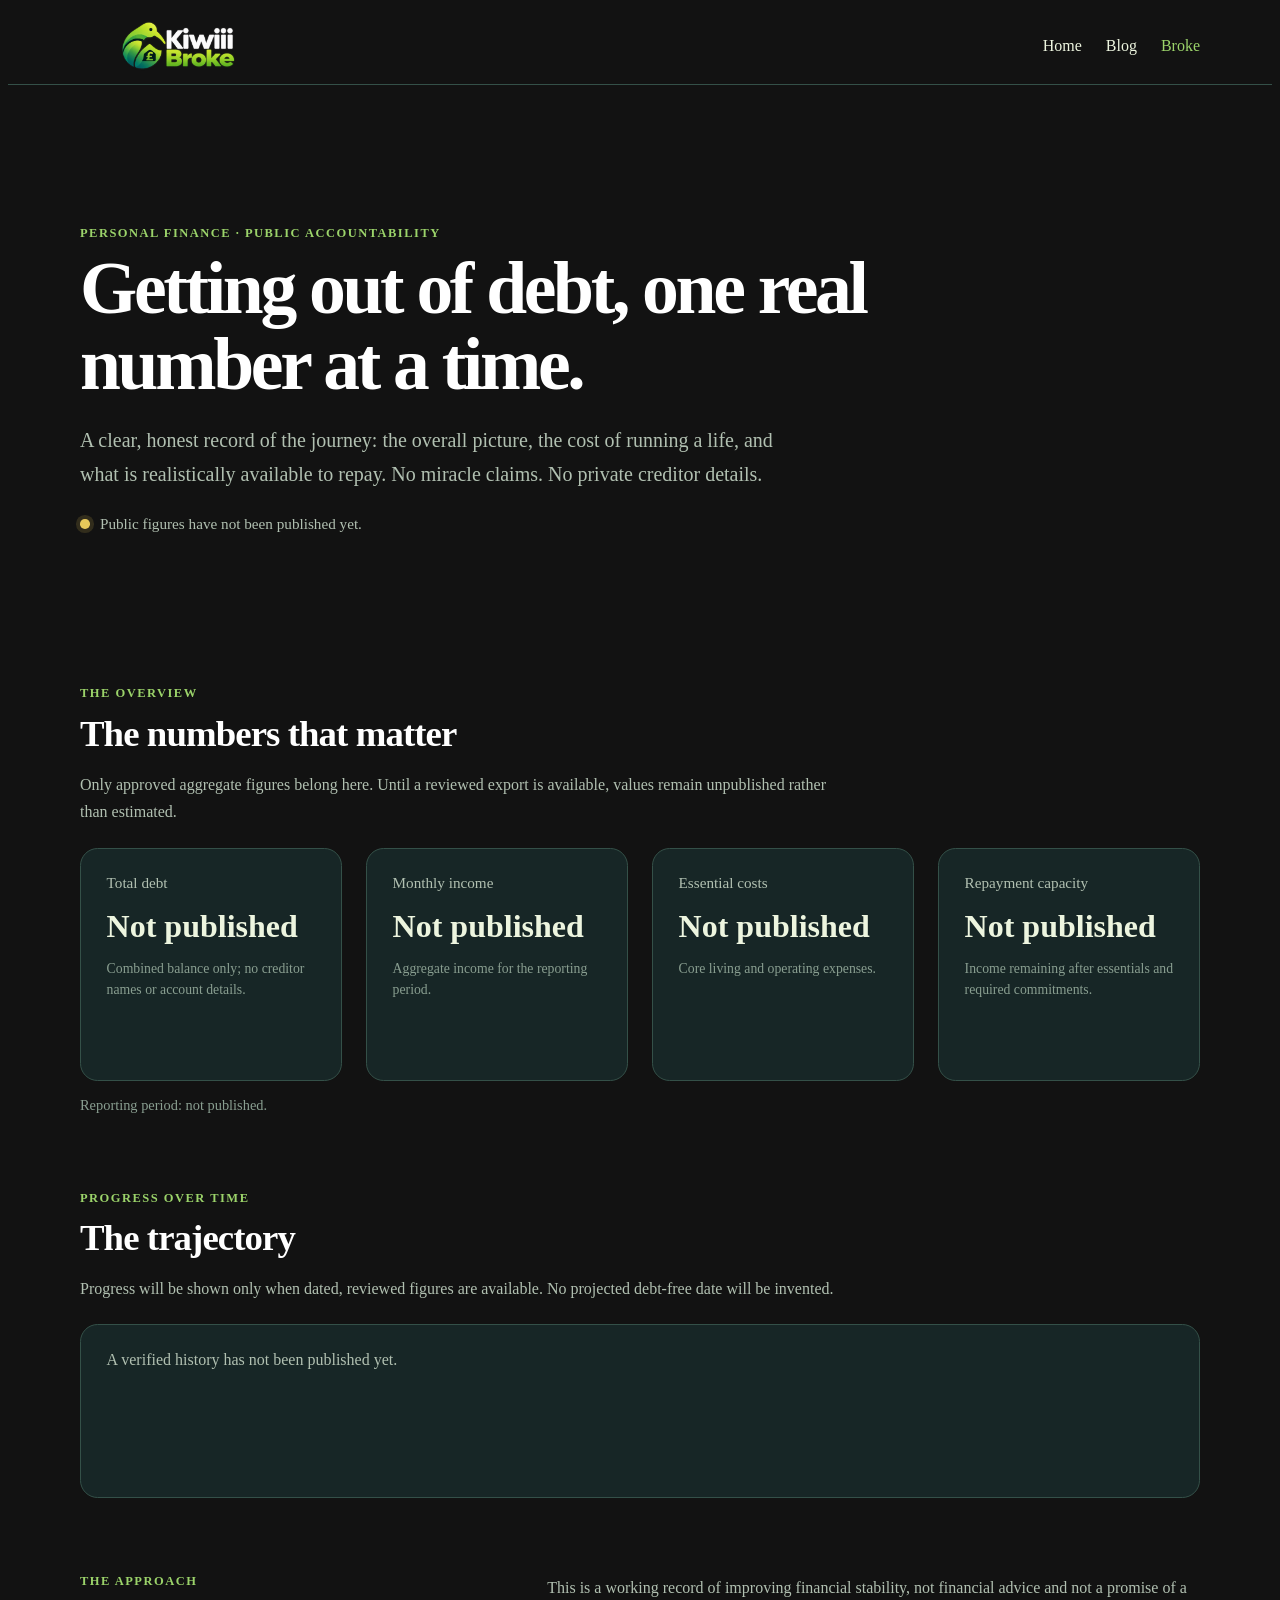
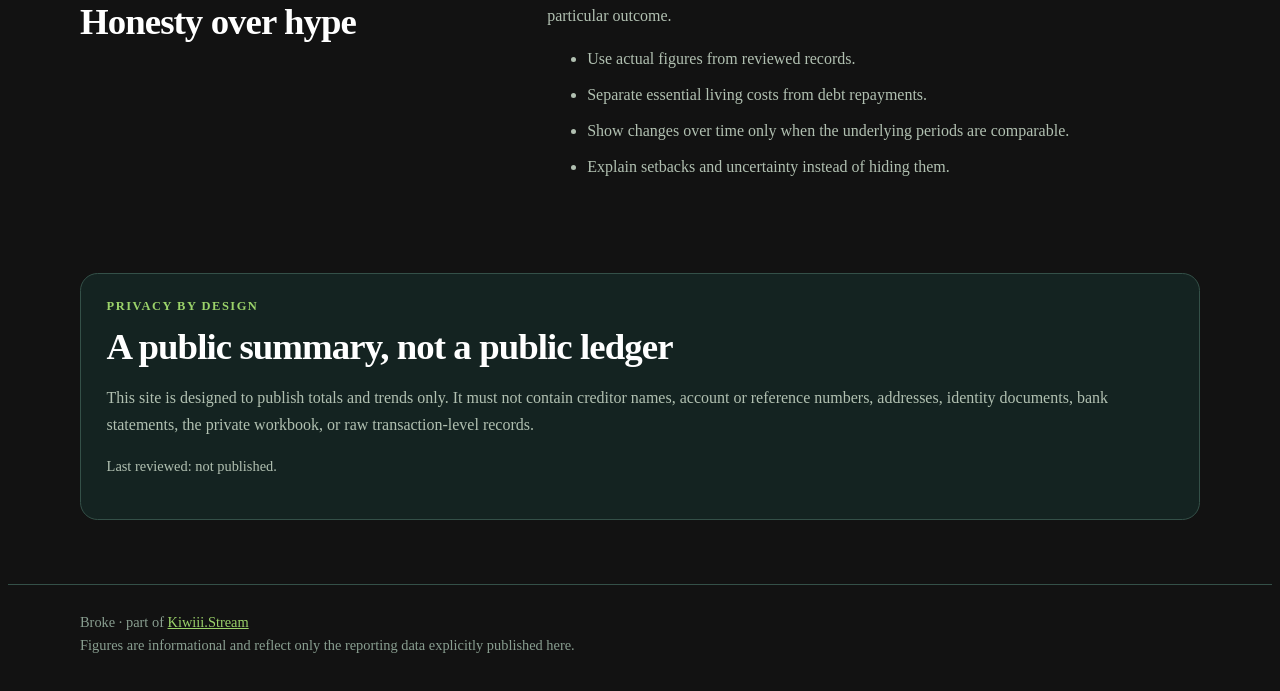
==== broke/index.html @ 862eb210 "Move blog navigation to kiwiii.stream/blog" ====
<!doctype html>
<html lang="en-GB">
<head>
  <meta charset="utf-8">
  <meta name="viewport" content="width=device-width, initial-scale=1">
  <meta name="color-scheme" content="dark">
  <meta name="description" content="A transparent, privacy-conscious record of a debt-free journey, built around real figures and steady progress.">
  <title>Kiwiii.Broke — Kiwiii.Stream</title>
  <link rel="icon" type="image/png" href="/assets/Kiwiii%20Broke%20Neon%20Bird%20Logo.png">
  <link rel="stylesheet" href="https://kiwiii.stream/brand.css">
  <link rel="stylesheet" href="./style.css">
  <script src="./app.js" defer></script>
</head>
<body>
  <a class="skip-link" href="#main">Skip to content</a>
  <header class="site-header">
    <div class="site-header-inner">
      <a class="brand" href="https://kiwiii.stream/" aria-label="Kiwiii.Broke home">
        <img class="site-logo" src="/assets/Kiwiii%20Broke%20Neon%20Bird%20Logo.png" alt="Kiwiii.Broke" width="190" height="66">
        
      </a>
      <nav class="site-nav" aria-label="Main navigation">
        <a href="https://kiwiii.stream/">Home</a>
        <a href="/blog/">Blog</a>
        <a href="#dashboard" aria-current="page">Broke</a>
      </nav>
    </div>
  </header>

  <main id="main" class="page-shell">
    <section class="hero broke-hero">
      <p class="eyebrow">Personal finance · public accountability</p>
      <h1>Getting out of debt, one real number at a time.</h1>
      <p class="hero-copy">A clear, honest record of the journey: the overall picture, the cost of running a life, and what is realistically available to repay. No miracle claims. No private creditor details.</p>
      <div class="status-line"><span class="status-dot" aria-hidden="true"></span><span id="data-status" role="status">Public figures have not been published yet.</span></div>
    </section>

    <section id="dashboard" class="section-block" aria-labelledby="overview-title">
      <div class="section-heading">
        <p class="eyebrow">The overview</p>
        <h2 id="overview-title">The numbers that matter</h2>
        <p>Only approved aggregate figures belong here. Until a reviewed export is available, values remain unpublished rather than estimated.</p>
      </div>
      <div class="metric-grid" aria-live="polite">
        <article class="panel metric-card">
          <p class="metric-label">Total debt</p>
          <p class="metric-value" id="total-debt">Not published</p>
          <p class="metric-note">Combined balance only; no creditor names or account details.</p>
        </article>
        <article class="panel metric-card">
          <p class="metric-label">Monthly income</p>
          <p class="metric-value" id="monthly-income">Not published</p>
          <p class="metric-note">Aggregate income for the reporting period.</p>
        </article>
        <article class="panel metric-card">
          <p class="metric-label">Essential costs</p>
          <p class="metric-value" id="essential-costs">Not published</p>
          <p class="metric-note">Core living and operating expenses.</p>
        </article>
        <article class="panel metric-card">
          <p class="metric-label">Repayment capacity</p>
          <p class="metric-value" id="repayment-capacity">Not published</p>
          <p class="metric-note">Income remaining after essentials and required commitments.</p>
        </article>
      </div>
      <p class="data-footnote" id="reporting-period">Reporting period: not published.</p>
    </section>

    <section class="section-block" aria-labelledby="trajectory-title">
      <div class="section-heading">
        <p class="eyebrow">Progress over time</p>
        <h2 id="trajectory-title">The trajectory</h2>
        <p>Progress will be shown only when dated, reviewed figures are available. No projected debt-free date will be invented.</p>
      </div>
      <div class="panel trajectory-panel" id="trajectory-panel">
        <p class="empty-state" id="trajectory-empty">A verified history has not been published yet.</p>
        <ol class="trajectory-list" id="trajectory-list" hidden></ol>
      </div>
    </section>

    <section class="section-block story-grid" aria-labelledby="approach-title">
      <div>
        <p class="eyebrow">The approach</p>
        <h2 id="approach-title">Honesty over hype</h2>
      </div>
      <div class="story-copy">
        <p>This is a working record of improving financial stability, not financial advice and not a promise of a particular outcome.</p>
        <ul>
          <li>Use actual figures from reviewed records.</li>
          <li>Separate essential living costs from debt repayments.</li>
          <li>Show changes over time only when the underlying periods are comparable.</li>
          <li>Explain setbacks and uncertainty instead of hiding them.</li>
        </ul>
      </div>
    </section>

    <section class="section-block privacy-panel panel" aria-labelledby="privacy-title">
      <p class="eyebrow">Privacy by design</p>
      <h2 id="privacy-title">A public summary, not a public ledger</h2>
      <p>This site is designed to publish totals and trends only. It must not contain creditor names, account or reference numbers, addresses, identity documents, bank statements, the private workbook, or raw transaction-level records.</p>
      <p class="last-updated" id="last-updated">Last reviewed: not published.</p>
    </section>
  </main>

  <footer class="site-footer">
    <p>Broke · part of <a href="https://kiwiii.stream/">Kiwiii.Stream</a></p>
    <p>Figures are informational and reflect only the reporting data explicitly published here.</p>
  </footer>
</body>
</html>
---- broke/style.css ----
/* Broke-specific presentation. Shared site tokens and global rules live in https://kiwiii.stream/brand.css */
:root {
  --broke-gap: clamp(1rem, 2.4vw, 1.5rem);
}
.page-shell {
  width: min(100% - 2rem, 1120px);
  margin-inline: auto;
  padding-block: clamp(2rem, 5vw, 4.5rem);
}
.site-header-inner {
  width: min(100% - 2rem, 1120px);
  margin-inline: auto;
  display: flex;
  align-items: center;
  justify-content: space-between;
  gap: 1.5rem;
  min-height: 76px;
}
.site-header { border-bottom: 1px solid var(--ks-border, #345048); }
.brand { display: inline-flex; align-items: center; gap: .7rem; text-decoration: none; font-weight: 750; }
.site-header .brand img.site-logo {
  display: block;
  width: 190px;
  height: 66px;
  max-width: 100%;
  object-fit: contain;
  flex: 0 0 auto;
}
.site-nav { display: flex; align-items: center; gap: clamp(.75rem, 2vw, 1.5rem); flex-wrap: wrap; }
.site-nav a { color: var(--ks-text, #edf5df); text-decoration: none; }
.site-nav a:hover, .site-nav a[aria-current="page"] { color: var(--ks-leaf, #9bd36a); }
.skip-link { position: absolute; left: -9999px; top: 1rem; z-index: 10; padding: .75rem 1rem; background: var(--ks-surface, #172626); }
.skip-link:focus { left: 1rem; }
.broke-hero { padding-block: clamp(2rem, 6vw, 5rem); max-width: 850px; }
.eyebrow { color: var(--ks-leaf, #9bd36a); text-transform: uppercase; letter-spacing: .12em; font-size: .78rem; font-weight: 750; margin: 0 0 .65rem; }
.broke-hero h1 { max-width: 820px; font-size: clamp(2.25rem, 6vw, 4.6rem); line-height: 1.03; letter-spacing: -.045em; margin: 0 0 1.25rem; }
.hero-copy { max-width: 720px; color: var(--ks-text-muted, #b1c0b1); font-size: clamp(1.05rem, 2vw, 1.25rem); line-height: 1.7; }
.status-line { display: flex; align-items: center; gap: .65rem; margin-top: 1.5rem; color: var(--ks-text-muted, #b1c0b1); font-size: .95rem; }
.status-dot { display: inline-block; width: .6rem; height: .6rem; border-radius: 50%; background: var(--ks-lime, #e6c85a); box-shadow: 0 0 0 4px color-mix(in srgb, var(--ks-lime, #e6c85a) 15%, transparent); }
.section-block { margin-top: clamp(2.5rem, 6vw, 5rem); }
.section-heading { max-width: 760px; margin-bottom: 1.4rem; }
.section-heading h2, .story-grid h2, .privacy-panel h2 { font-size: clamp(1.6rem, 3vw, 2.3rem); margin: 0 0 .65rem; letter-spacing: -.025em; }
.section-heading > p:last-child, .story-copy, .privacy-panel > p:not(.eyebrow) { color: var(--ks-text-muted, #b1c0b1); line-height: 1.7; }
.metric-grid { display: grid; grid-template-columns: repeat(4, minmax(0, 1fr)); gap: var(--broke-gap); }
.panel { border: 1px solid var(--ks-border, #345048); border-radius: 1.1rem; background: var(--ks-surface, #172626); padding: clamp(1.1rem, 2.5vw, 1.6rem); }
.metric-card { min-height: 180px; }
.metric-label { color: var(--ks-text-muted, #b1c0b1); margin: 0 0 1rem; font-size: .95rem; }
.metric-value { margin: 0 0 .8rem; font-size: clamp(1.35rem, 2.5vw, 2rem); font-weight: 750; color: var(--ks-text, #edf5df); overflow-wrap: anywhere; }
.metric-note { margin: 0; color: var(--ks-text-subtle, #899e90); font-size: .86rem; line-height: 1.55; }
.data-footnote, .last-updated { color: var(--ks-text-subtle, #899e90); font-size: .9rem; margin-top: 1rem; }
.trajectory-panel { min-height: 120px; }
.empty-state { color: var(--ks-text-muted, #b1c0b1); margin: 0; }
.trajectory-list { list-style: none; margin: 0; padding: 0; display: grid; gap: .8rem; }
.trajectory-item { display: grid; grid-template-columns: minmax(8rem, .7fr) 1fr; gap: 1rem; align-items: baseline; padding-bottom: .8rem; border-bottom: 1px solid var(--ks-border, #345048); }
.trajectory-item:last-child { border-bottom: 0; padding-bottom: 0; }
.trajectory-date { color: var(--ks-text-muted, #b1c0b1); }
.trajectory-balance { font-weight: 700; }
.story-grid { display: grid; grid-template-columns: .8fr 1.2fr; gap: 2rem; align-items: start; }
.story-copy p { margin-top: 0; }
.story-copy li { margin: .55rem 0; }
.privacy-panel { background: var(--ks-bg-raised, #142321); }
.privacy-panel .eyebrow { margin-bottom: .65rem; }
.site-footer { border-top: 1px solid var(--ks-border, #345048); padding: 1.5rem max(1rem, calc((100% - 1120px) / 2)); color: var(--ks-text-subtle, #899e90); font-size: .9rem; }
.site-footer p { margin: .35rem 0; }
.site-footer a { color: var(--ks-leaf, #9bd36a); }
@media (max-width: 900px) { .metric-grid { grid-template-columns: repeat(2, minmax(0, 1fr)); } }
@media (max-width: 600px) {
  .site-header-inner { align-items: flex-start; flex-direction: column; padding-block: 1rem; gap: .8rem; }
  .site-nav { gap: 1rem; }
  .metric-grid, .story-grid { grid-template-columns: 1fr; }
  .metric-card { min-height: 0; }
  .trajectory-item { grid-template-columns: 1fr; gap: .25rem; }
}
@media (prefers-reduced-motion: reduce) { *, *::before, *::after { scroll-behavior: auto !important; transition-duration: .01ms !important; animation-duration: .01ms !important; } }
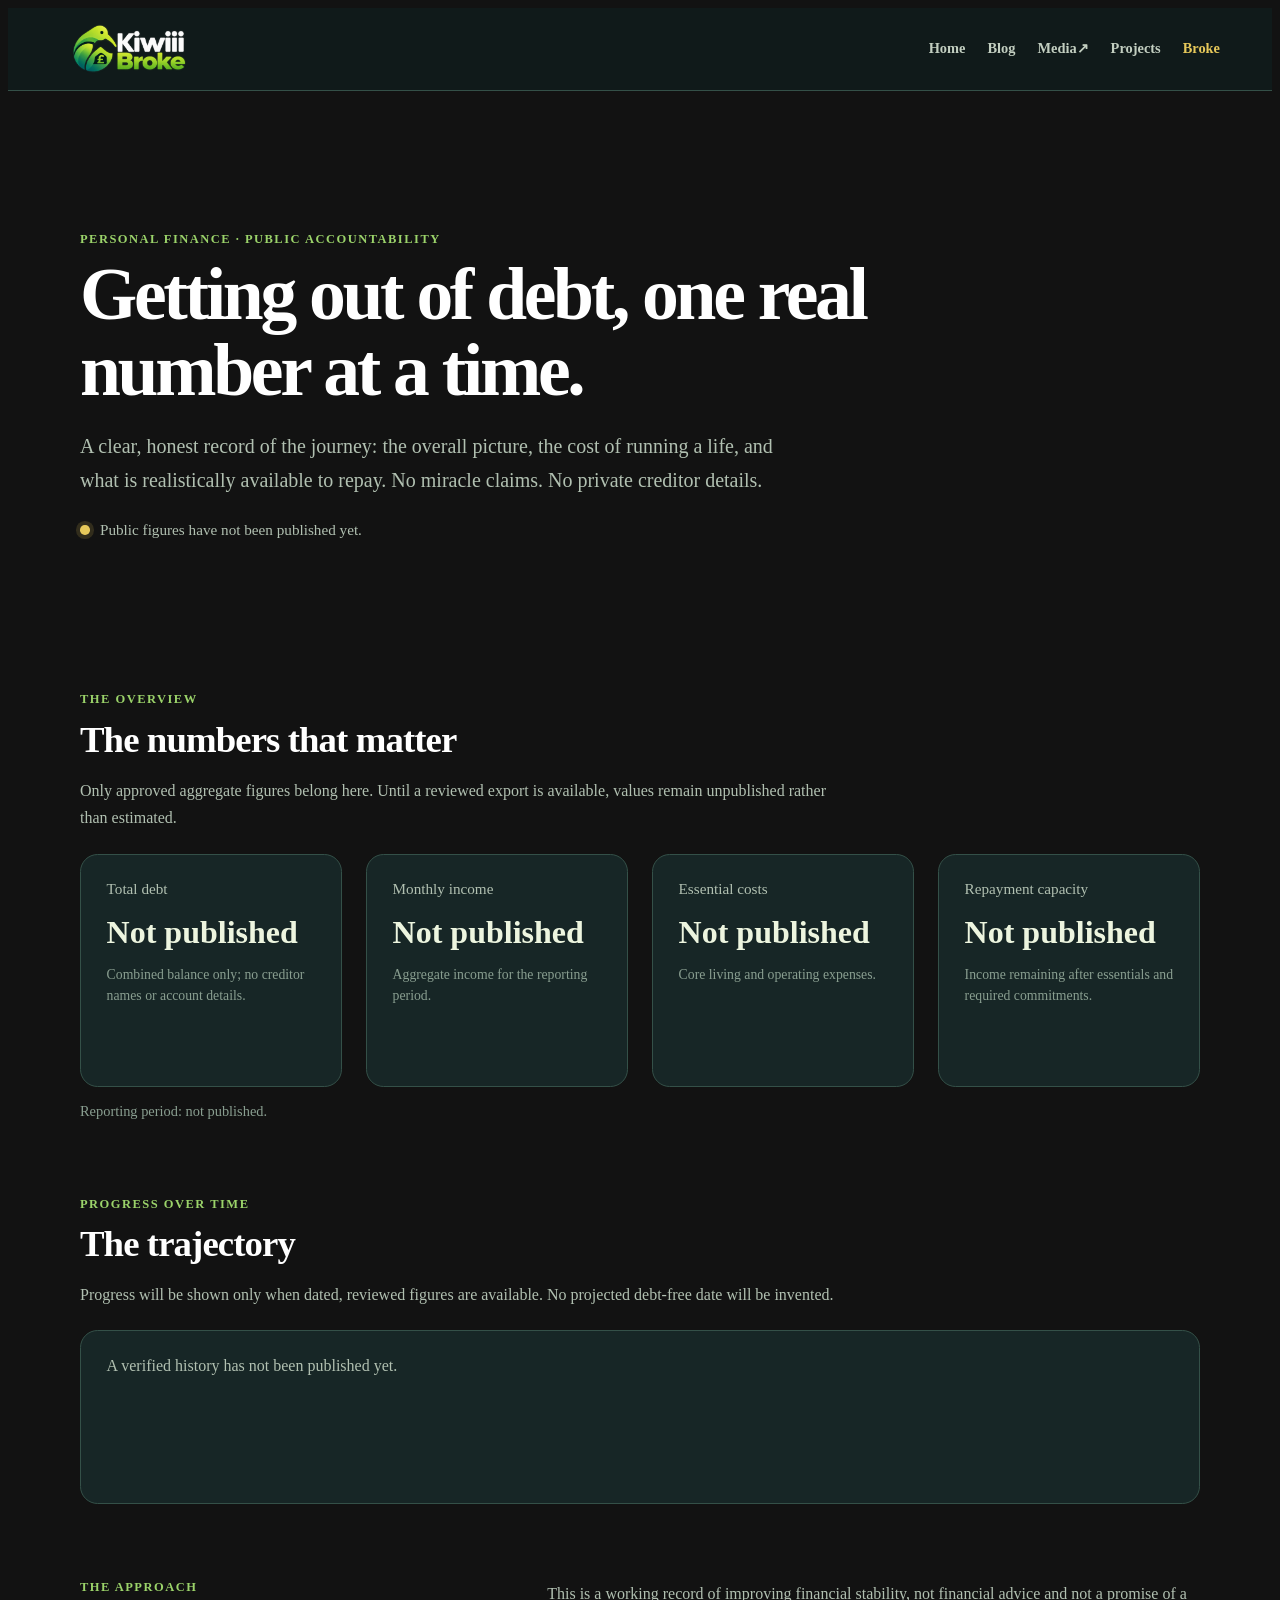
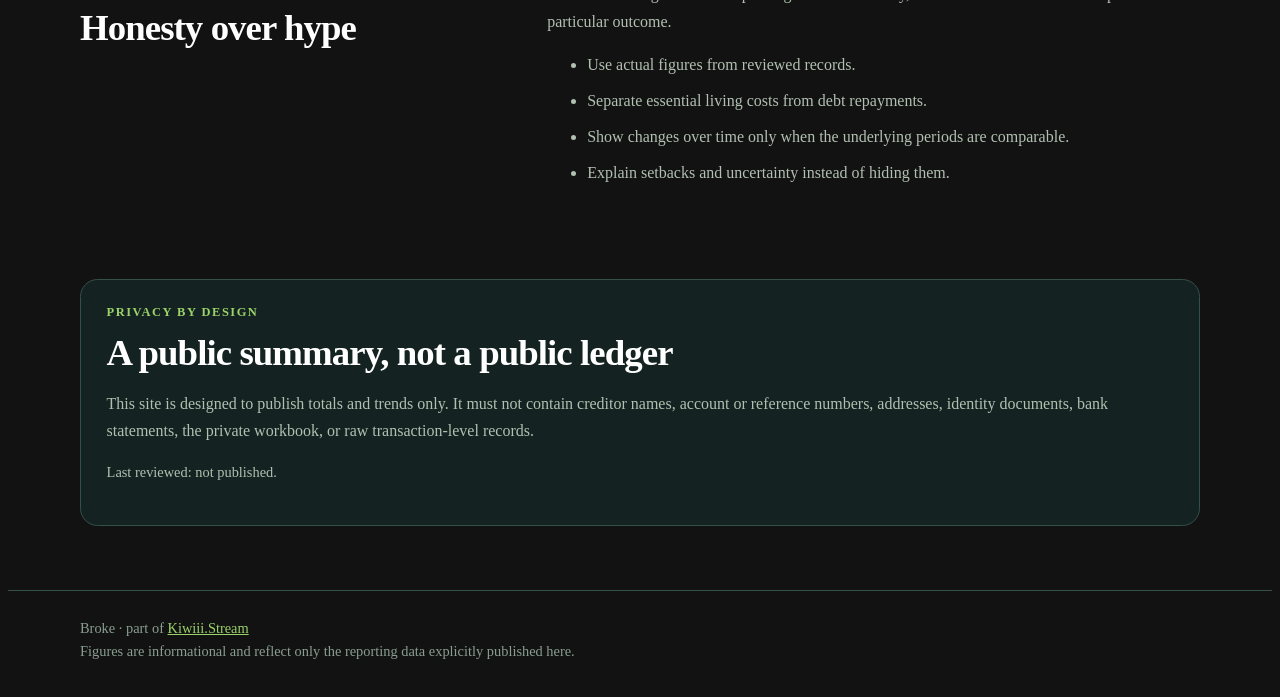
==== commit eac308dc: "Use shared header on Broke page" ====
--- a/broke/index.html
+++ b/broke/index.html
@@ -9,20 +9,23 @@
   <link rel="icon" type="image/png" href="/assets/Kiwiii%20Broke%20Neon%20Bird%20Logo.png">
   <link rel="stylesheet" href="https://kiwiii.stream/brand.css">
   <link rel="stylesheet" href="./style.css">
+  <link rel="stylesheet" href="/site-header.css">
   <script src="./app.js" defer></script>
 </head>
 <body>
   <a class="skip-link" href="#main">Skip to content</a>
   <header class="site-header">
     <div class="site-header-inner">
-      <a class="brand" href="https://kiwiii.stream/" aria-label="Kiwiii.Broke home">
-        <img class="site-logo" src="/assets/Kiwiii%20Broke%20Neon%20Bird%20Logo.png" alt="Kiwiii.Broke" width="190" height="66">
+      <a class="site-brand" href="/" aria-label="Kiwiii.Stream home">
+        <img class="site-brand-logo" src="/assets/Kiwiii%20Broke%20Neon%20Bird%20Logo.png" alt="Kiwiii.Broke" width="190" height="66">
         
       </a>
       <nav class="site-nav" aria-label="Main navigation">
-        <a href="https://kiwiii.stream/">Home</a>
+        <a href="/">Home</a>
         <a href="/blog/">Blog</a>
-        <a href="#dashboard" aria-current="page">Broke</a>
+        <a href="https://jellyfin.kiwiii.stream/">Media <span aria-hidden="true">↗</span></a>
+        <a href="/Projects/">Projects</a>
+        <a href="/broke/" aria-current="page">Broke</a>
       </nav>
     </div>
   </header>
--- a/site-header.css
+++ b/site-header.css
@@ -0,0 +1,96 @@
+/* Shared Kiwiii.Stream header */
+.site-header {
+  position: relative;
+  z-index: 20;
+  width: 100%;
+  border-bottom: 1px solid #345048;
+  background: rgb(16 27 27 / 96%);
+  color: #edf5df;
+}
+.site-header .site-header-inner {
+  width: min(1160px, calc(100% - 3rem));
+  min-height: 82px;
+  margin-inline: auto;
+  display: flex;
+  align-items: center;
+  justify-content: space-between;
+  gap: 1.5rem;
+}
+.site-header .site-brand {
+  display: inline-flex;
+  flex: 0 1 auto;
+  align-items: center;
+  min-width: 0;
+  text-decoration: none;
+}
+.site-header .site-brand-logo {
+  display: block;
+  width: min(230px, 52vw);
+  height: 66px;
+  max-width: 100%;
+  flex: 0 0 auto;
+  object-fit: contain;
+  object-position: left center;
+}
+.site-header .site-nav {
+  display: flex;
+  flex: 0 1 auto;
+  flex-wrap: wrap;
+  align-items: center;
+  justify-content: flex-end;
+  gap: clamp(10px, 1.8vw, 22px);
+}
+.site-header .site-nav a {
+  display: inline-flex;
+  min-height: 40px;
+  align-items: center;
+  color: #c2cec0;
+  font-size: .9rem;
+  font-weight: 700;
+  line-height: 1.2;
+  text-decoration: none;
+  white-space: nowrap;
+}
+.site-header .site-nav a:hover,
+.site-header .site-nav a[aria-current="page"] {
+  color: #e6c85a;
+}
+.site-header .site-nav a:focus-visible,
+.site-header .site-brand:focus-visible {
+  outline: 3px solid #e6c85a;
+  outline-offset: 4px;
+  border-radius: 3px;
+}
+@media (max-width: 760px) {
+  .site-header .site-header-inner {
+    min-height: 0;
+    align-items: flex-start;
+    flex-direction: column;
+    gap: 8px;
+    padding-block: 14px;
+  }
+  .site-header .site-brand-logo {
+    width: min(220px, 58vw);
+    height: 60px;
+  }
+  .site-header .site-nav {
+    width: 100%;
+    justify-content: flex-start;
+    gap: 4px 14px;
+  }
+  .site-header .site-nav a {
+    min-height: 38px;
+    font-size: .88rem;
+  }
+}
+@media (max-width: 380px) {
+  .site-header .site-header-inner {
+    width: calc(100% - 2rem);
+  }
+  .site-header .site-nav {
+    gap: 2px 10px;
+  }
+  .site-header .site-nav a {
+    font-size: .82rem;
+  }
+}
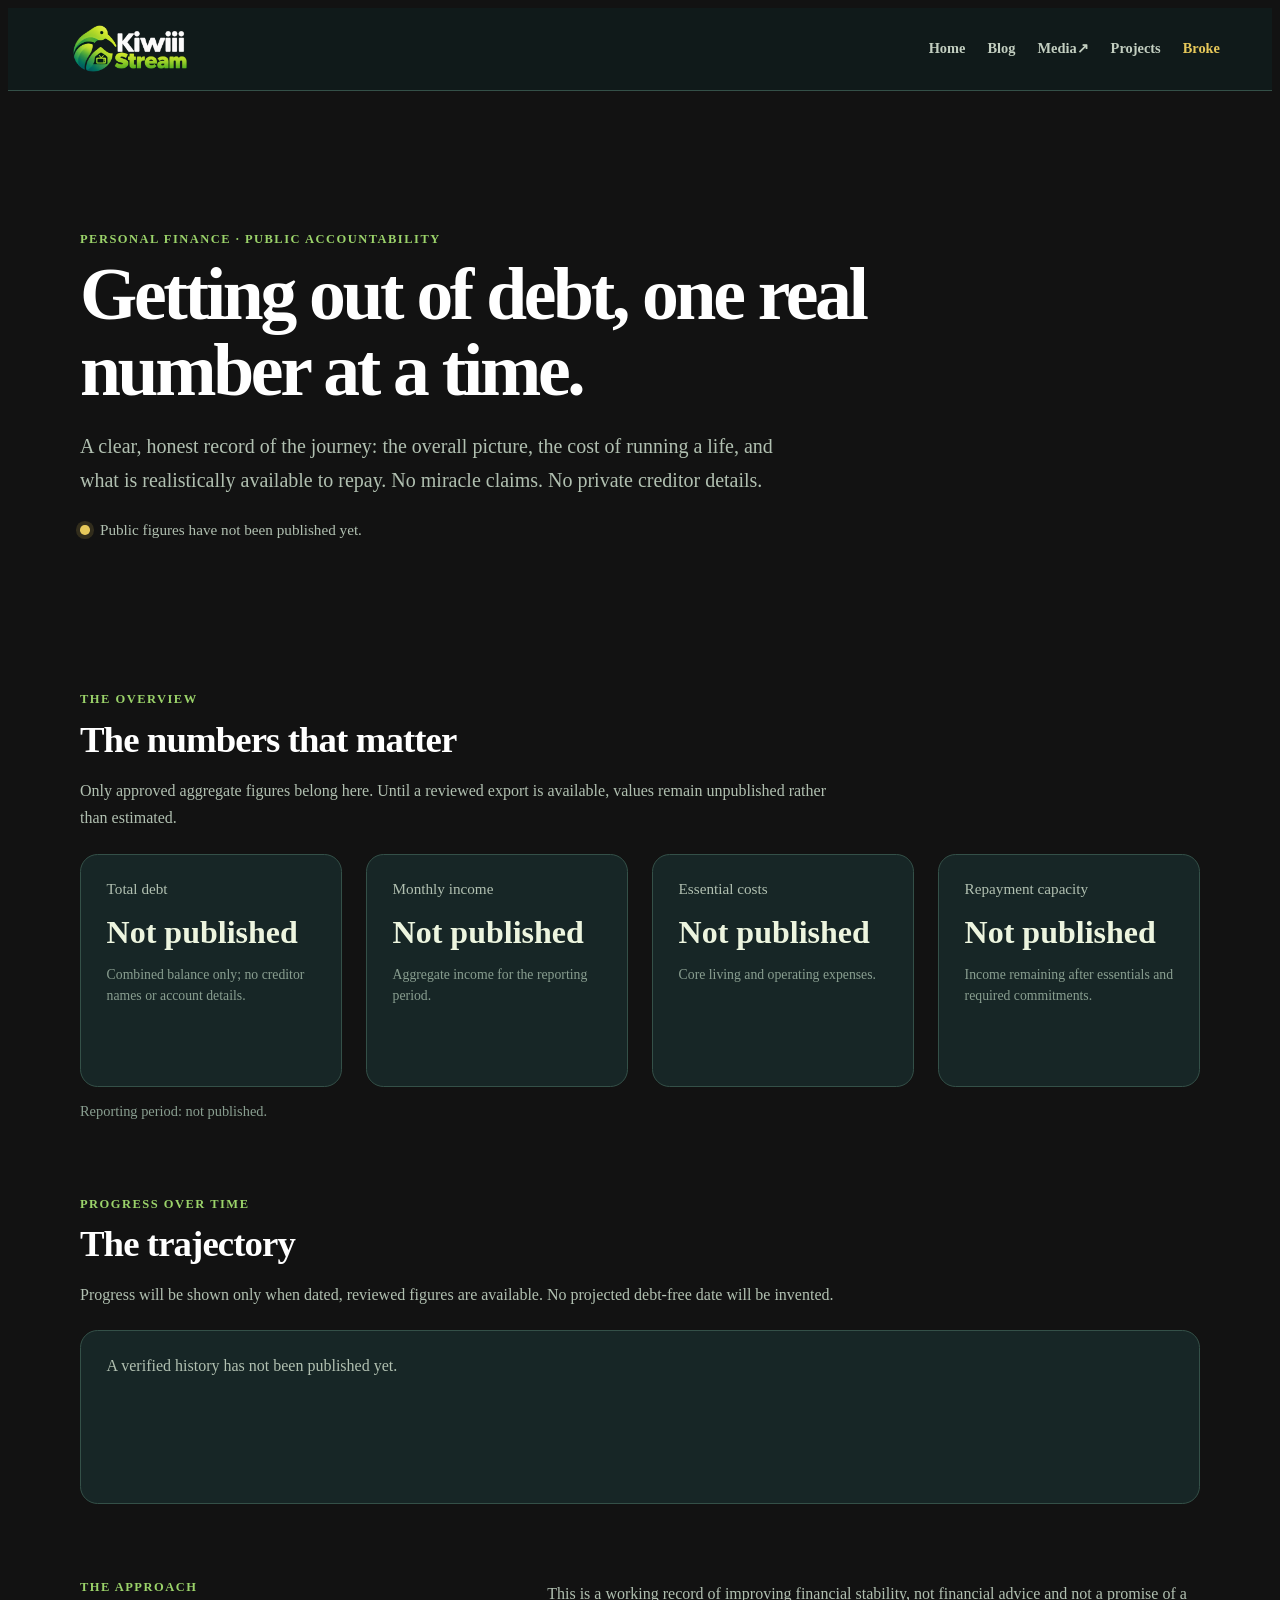
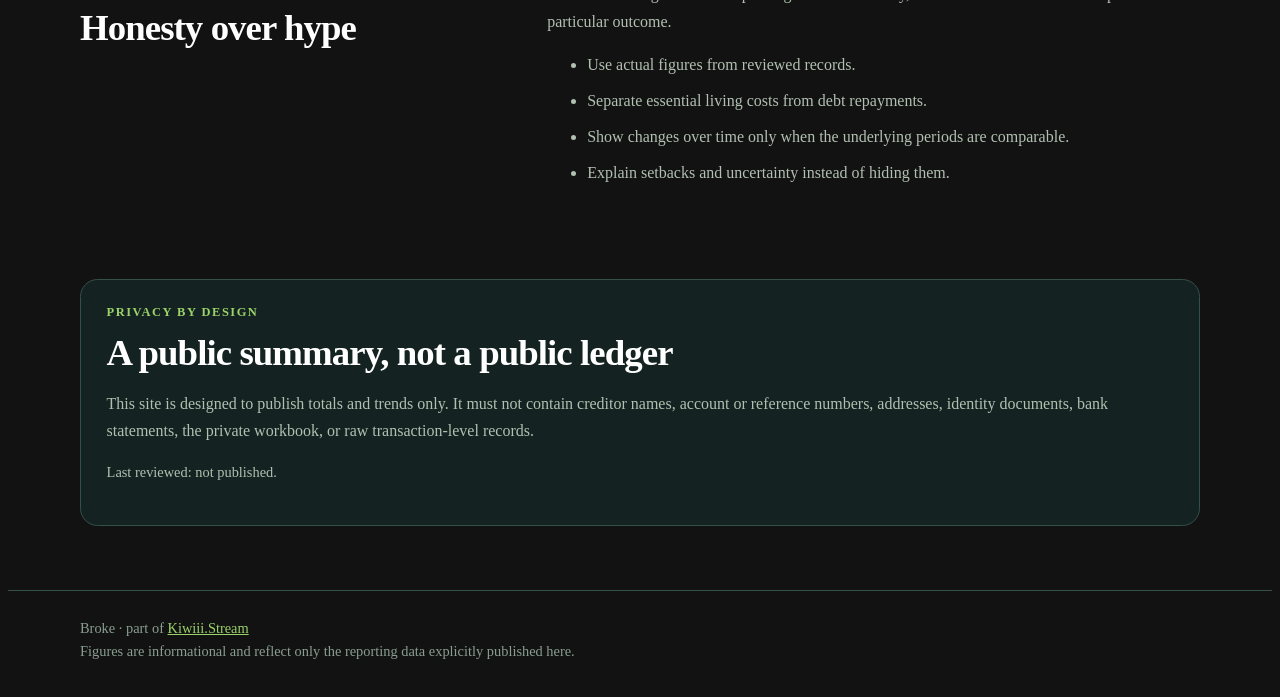
==== commit fd9cabb5: "Use shared site logo in Broke header" ====
--- a/broke/index.html
+++ b/broke/index.html
@@ -17,7 +17,7 @@
   <header class="site-header">
     <div class="site-header-inner">
       <a class="site-brand" href="/" aria-label="Kiwiii.Stream home">
-        <img class="site-brand-logo" src="/assets/Kiwiii%20Broke%20Neon%20Bird%20Logo.png" alt="Kiwiii.Broke" width="190" height="66">
+        <img class="site-brand-logo" src="/assets/Kiwiii%20Stream%20Kiwi%20Logo.png" alt="Kiwiii.Stream" width="230" height="66">
         
       </a>
       <nav class="site-nav" aria-label="Main navigation">
--- a/broke/style.css
+++ b/broke/style.css
@@ -7,28 +7,6 @@
   margin-inline: auto;
   padding-block: clamp(2rem, 5vw, 4.5rem);
 }
-.site-header-inner {
-  width: min(100% - 2rem, 1120px);
-  margin-inline: auto;
-  display: flex;
-  align-items: center;
-  justify-content: space-between;
-  gap: 1.5rem;
-  min-height: 76px;
-}
-.site-header { border-bottom: 1px solid var(--ks-border, #345048); }
-.brand { display: inline-flex; align-items: center; gap: .7rem; text-decoration: none; font-weight: 750; }
-.site-header .brand img.site-logo {
-  display: block;
-  width: 190px;
-  height: 66px;
-  max-width: 100%;
-  object-fit: contain;
-  flex: 0 0 auto;
-}
-.site-nav { display: flex; align-items: center; gap: clamp(.75rem, 2vw, 1.5rem); flex-wrap: wrap; }
-.site-nav a { color: var(--ks-text, #edf5df); text-decoration: none; }
-.site-nav a:hover, .site-nav a[aria-current="page"] { color: var(--ks-leaf, #9bd36a); }
 .skip-link { position: absolute; left: -9999px; top: 1rem; z-index: 10; padding: .75rem 1rem; background: var(--ks-surface, #172626); }
 .skip-link:focus { left: 1rem; }
 .broke-hero { padding-block: clamp(2rem, 6vw, 5rem); max-width: 850px; }
@@ -64,10 +42,7 @@
 .site-footer p { margin: .35rem 0; }
 .site-footer a { color: var(--ks-leaf, #9bd36a); }
 @media (max-width: 900px) { .metric-grid { grid-template-columns: repeat(2, minmax(0, 1fr)); } }
-@media (max-width: 600px) {
-  .site-header-inner { align-items: flex-start; flex-direction: column; padding-block: 1rem; gap: .8rem; }
-  .site-nav { gap: 1rem; }
-  .metric-grid, .story-grid { grid-template-columns: 1fr; }
+@media (max-width: 600px) {  .metric-grid, .story-grid { grid-template-columns: 1fr; }
   .metric-card { min-height: 0; }
   .trajectory-item { grid-template-columns: 1fr; gap: .25rem; }
 }
--- a/site-header.css
+++ b/site-header.css
@@ -2,7 +2,11 @@
 .site-header {
   position: relative;
   z-index: 20;
+  display: block;
   width: 100%;
+  min-height: 0;
+  padding: 0;
+  box-sizing: border-box;
   border-bottom: 1px solid #345048;
   background: rgb(16 27 27 / 96%);
   color: #edf5df;
@@ -62,6 +66,10 @@
   border-radius: 3px;
 }
 @media (max-width: 760px) {
+  .site-header {
+    display: block;
+    padding: 0;
+  }
   .site-header .site-header-inner {
     min-height: 0;
     align-items: flex-start;
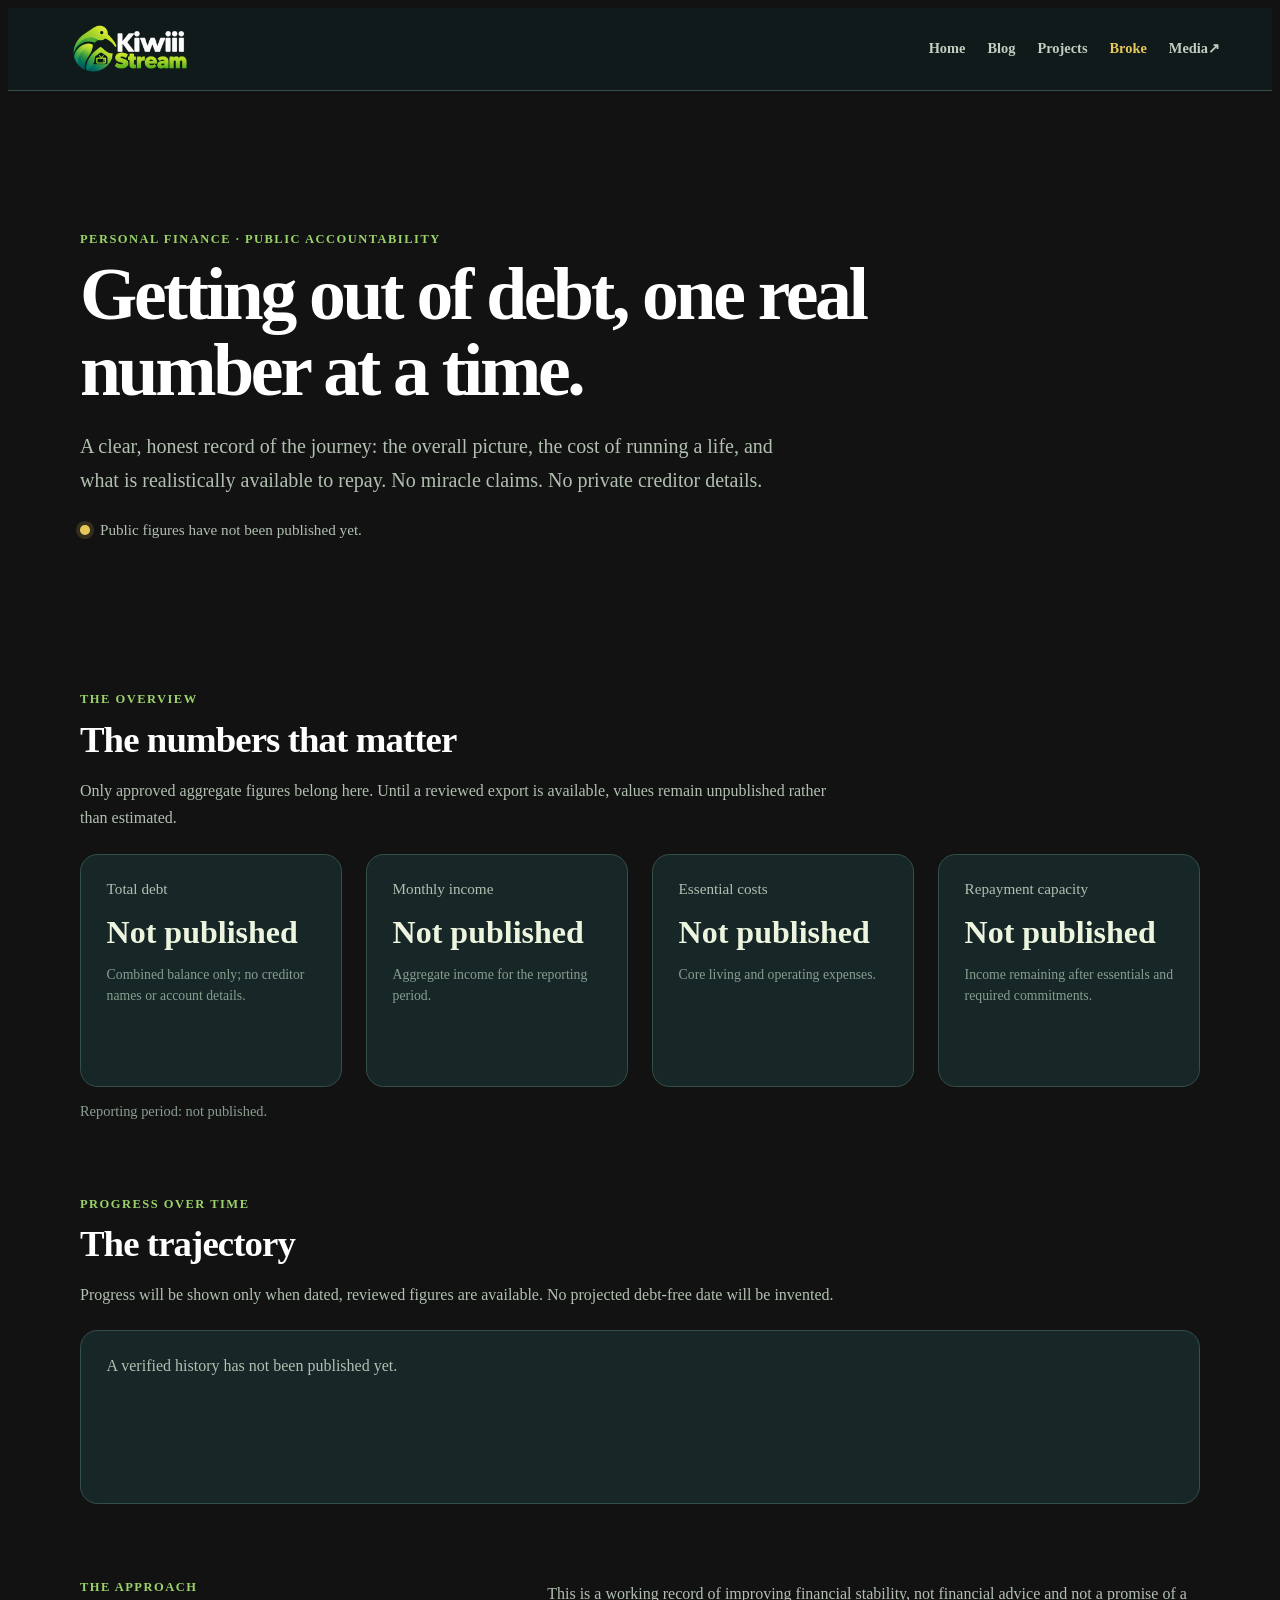
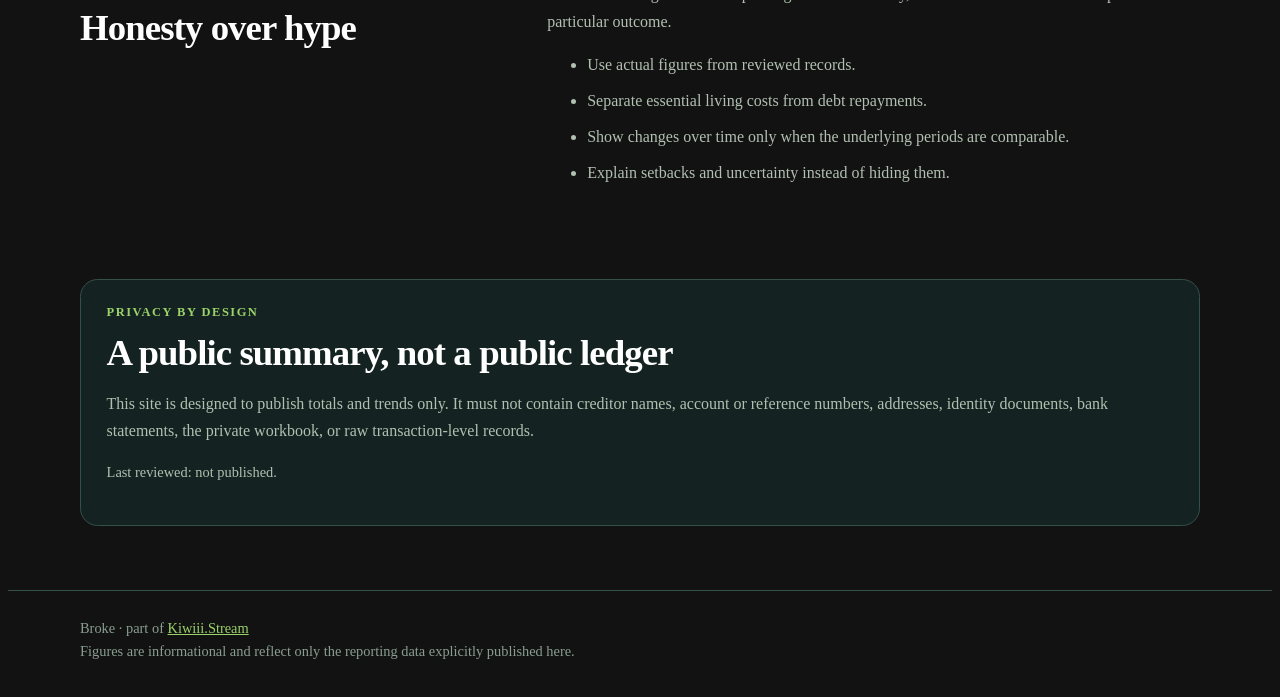
==== commit b69ccffa: "Set consistent Broke navigation order" ====
--- a/broke/index.html
+++ b/broke/index.html
@@ -23,9 +23,9 @@
       <nav class="site-nav" aria-label="Main navigation">
         <a href="/">Home</a>
         <a href="/blog/">Blog</a>
-        <a href="https://jellyfin.kiwiii.stream/">Media <span aria-hidden="true">↗</span></a>
         <a href="/Projects/">Projects</a>
         <a href="/broke/" aria-current="page">Broke</a>
+        <a href="https://jellyfin.kiwiii.stream/">Media <span aria-hidden="true">↗</span></a>
       </nav>
     </div>
   </header>
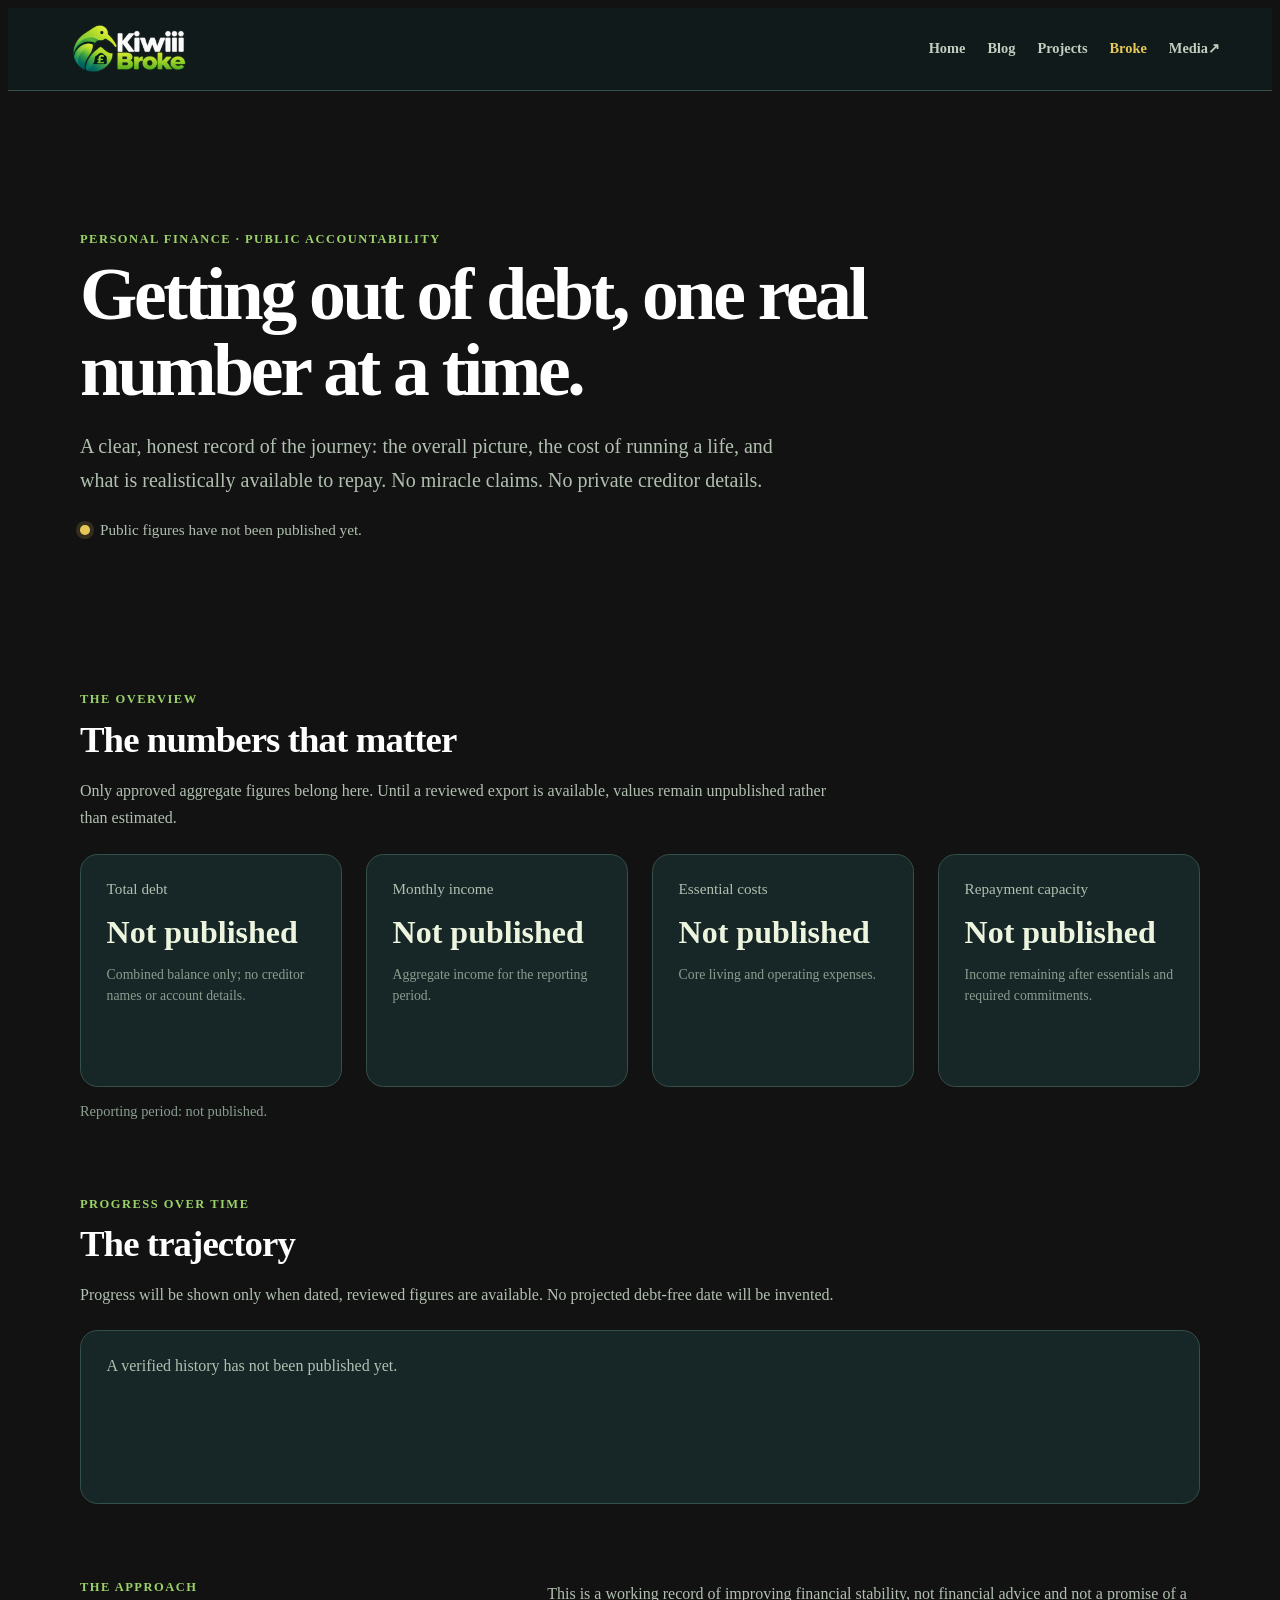
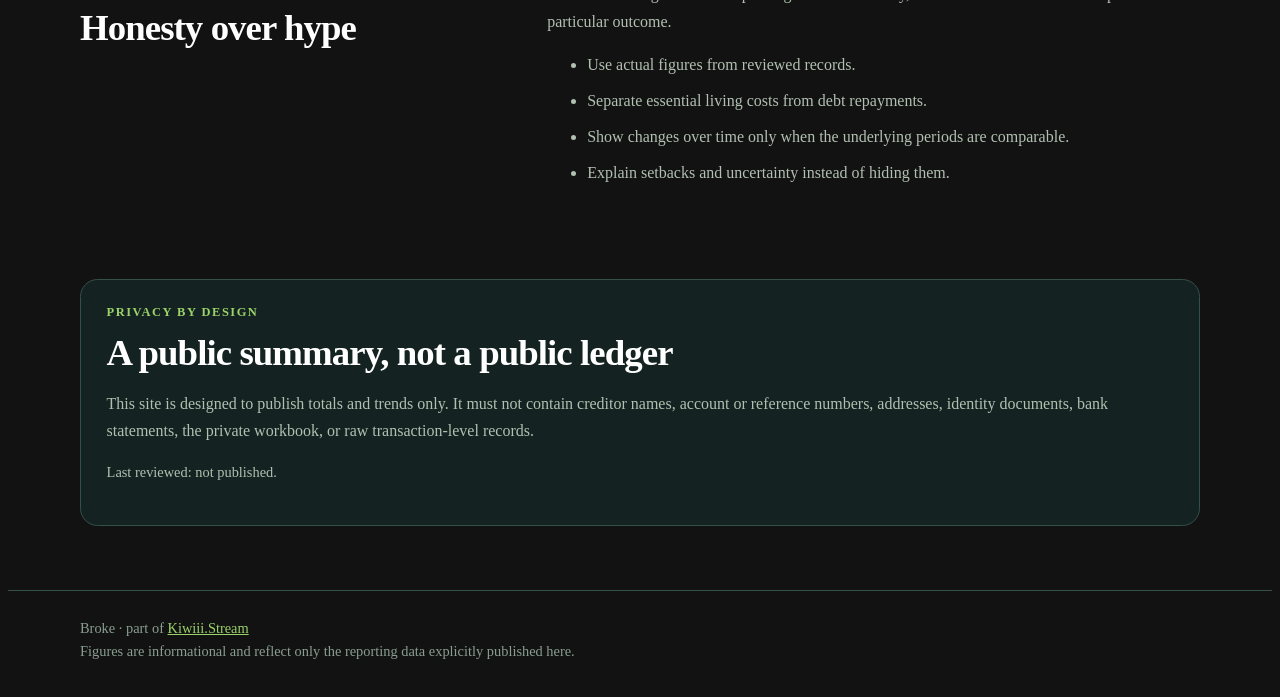
==== commit 89ea7916: "Restore Broke page logo" ====
--- a/broke/index.html
+++ b/broke/index.html
@@ -17,7 +17,7 @@
   <header class="site-header">
     <div class="site-header-inner">
       <a class="site-brand" href="/" aria-label="Kiwiii.Stream home">
-        <img class="site-brand-logo" src="/assets/Kiwiii%20Stream%20Kiwi%20Logo.png" alt="Kiwiii.Stream" width="230" height="66">
+        <img class="site-brand-logo" src="/assets/Kiwiii%20Broke%20Neon%20Bird%20Logo.png" alt="Kiwiii.Broke" width="190" height="66">
         
       </a>
       <nav class="site-nav" aria-label="Main navigation">
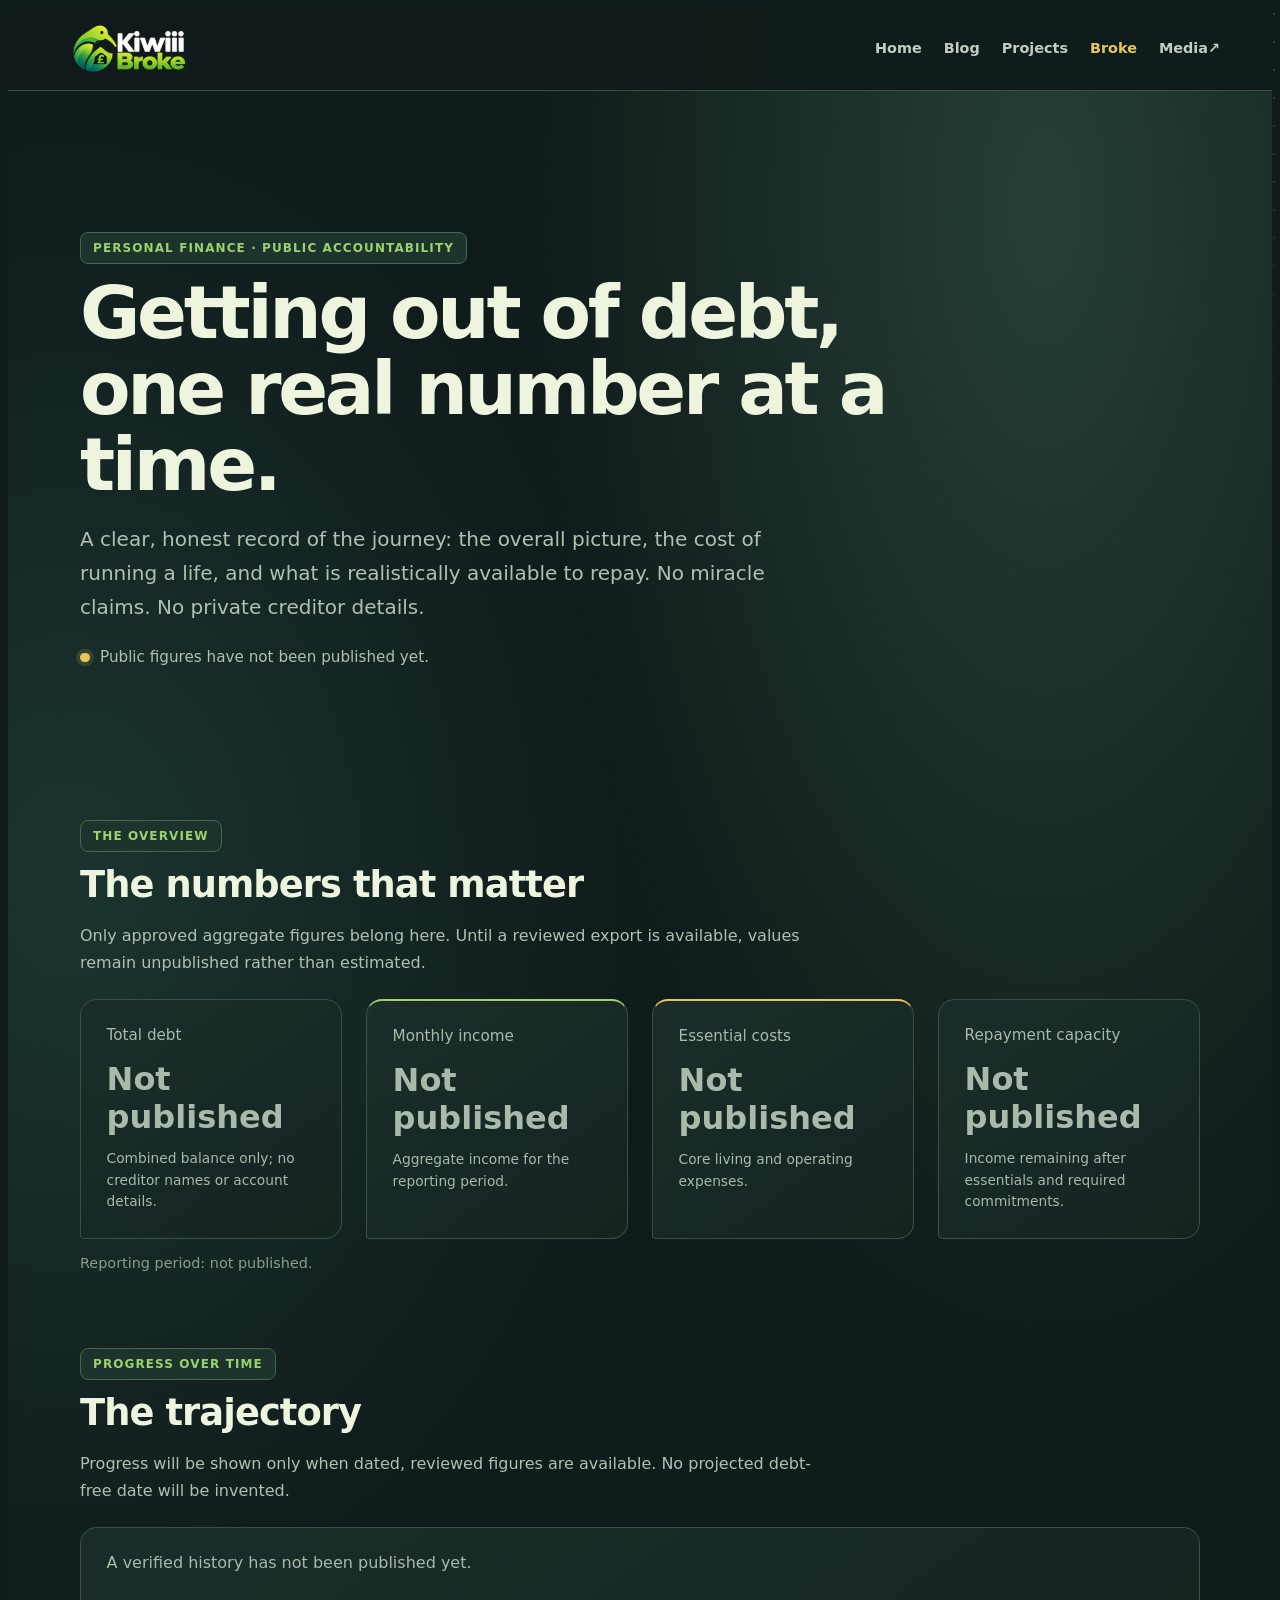
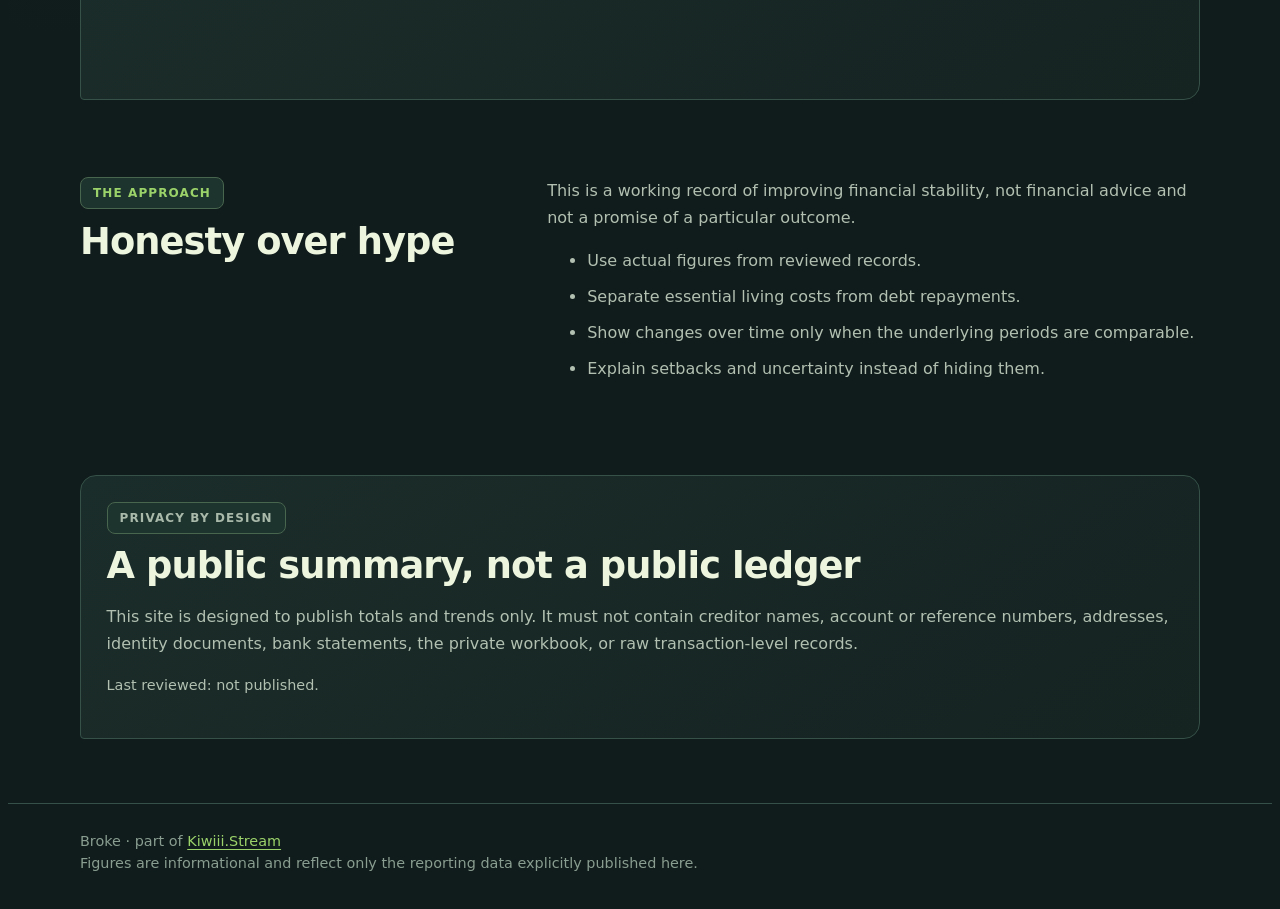
==== commit 7e4ea4d7: "Apply Home theme to Broke page" ====
--- a/broke/index.html
+++ b/broke/index.html
@@ -9,6 +9,7 @@
   <link rel="icon" type="image/png" href="/assets/Kiwiii%20Broke%20Neon%20Bird%20Logo.png">
   <link rel="stylesheet" href="https://kiwiii.stream/brand.css">
   <link rel="stylesheet" href="./style.css">
+  <link rel="stylesheet" href="/site-theme.css">
   <link rel="stylesheet" href="/site-header.css">
   <script src="./app.js" defer></script>
 </head>
--- a/site-theme.css
+++ b/site-theme.css
@@ -0,0 +1,115 @@
+/* Shared Kiwiii.Stream page theme, based on the Home page */
+:root {
+  color-scheme: dark;
+  --home-bg: #101b1b;
+  --home-panel: #172626;
+  --home-ink: #edf5df;
+  --home-muted: #a9b9aa;
+  --home-leaf: #9bd36a;
+  --home-lime: #e6c85a;
+  --home-line: #345048;
+  --home-display: "Nunito", "DM Sans", system-ui, sans-serif;
+  --home-sans: "DM Sans", system-ui, -apple-system, "Segoe UI", sans-serif;
+}
+html {
+  background: var(--home-bg);
+  color-scheme: dark;
+}
+body {
+  background:
+    radial-gradient(ellipse at 82% 8%, #263f36 0, transparent 32rem),
+    radial-gradient(ellipse at 5% 35%, #1b3430 0, transparent 35rem),
+    var(--home-bg);
+  color: var(--home-ink);
+  font-family: var(--home-sans);
+  -webkit-font-smoothing: antialiased;
+}
+body::before {
+  content: "";
+  position: fixed;
+  inset: 0;
+  z-index: -1;
+  pointer-events: none;
+  opacity: .15;
+  background-image: radial-gradient(#d8e8bd 1px, transparent 1px);
+  background-size: 28px 28px;
+  mask-image: linear-gradient(to bottom, black, transparent 75%);
+}
+h1, h2, h3, h4 {
+  color: var(--home-ink);
+  font-family: var(--home-display);
+  font-weight: 900;
+  letter-spacing: -.035em;
+}
+a {
+  color: var(--home-lime);
+  text-underline-offset: .22em;
+}
+a:hover { color: var(--home-leaf); }
+a:focus-visible, button:focus-visible {
+  outline: 3px solid var(--home-lime);
+  outline-offset: 4px;
+}
+.eyebrow, .kicker {
+  display: inline-flex;
+  align-items: center;
+  gap: 8px;
+  padding: 8px 12px;
+  border: 1px solid #48654e;
+  border-radius: 8px;
+  background: #1d332d;
+  color: var(--home-leaf);
+  font-size: .75rem;
+  font-weight: 800;
+  letter-spacing: 1.1px;
+  text-transform: uppercase;
+}
+.project-card, .panel, .post-card, .article-head {
+  border: 1px solid #355148;
+  border-radius: 16px 16px 16px 4px;
+  background: linear-gradient(145deg, #1b2d2a, #152321);
+  color: var(--home-ink);
+}
+.project-card:nth-child(2), .metric-card:nth-child(2), .post-card:nth-child(2) {
+  border-top: 2px solid var(--home-leaf);
+}
+.project-card:nth-child(3), .metric-card:nth-child(3), .post-card:nth-child(3) {
+  border-top: 2px solid var(--home-lime);
+}
+.project-card, .post-card {
+  transition: transform .2s, box-shadow .2s, border-color .2s;
+}
+.project-card:hover, .post-card:hover {
+  transform: translateY(-4px);
+  border-color: #66866a;
+  box-shadow: 0 18px 42px #0003;
+}
+.project-card h2, .post-card h2 {
+  color: var(--home-ink);
+  font-family: var(--home-display);
+  font-weight: 900;
+}
+.project-card p, .post-card p, .panel p {
+  color: var(--home-muted);
+}
+.metric-value { color: var(--home-ink); }
+.eyebrow { margin-bottom: .7rem; }
+.article-head {
+  background: linear-gradient(125deg, #203d35, #142522);
+  border-color: #456356;
+  border-radius: 20px 20px 20px 5px;
+}
+.button, a.button, button {
+  border-radius: 10px 10px 10px 3px;
+  background: var(--home-lime);
+  color: #172321;
+  font-weight: 800;
+}
+.button:hover, a.button:hover, button:hover {
+  background: #f1d975;
+  color: #172321;
+}
+@media (prefers-reduced-motion: reduce) {
+  .project-card, .post-card { transition: none; }
+  .project-card:hover, .post-card:hover { transform: none; }
+}
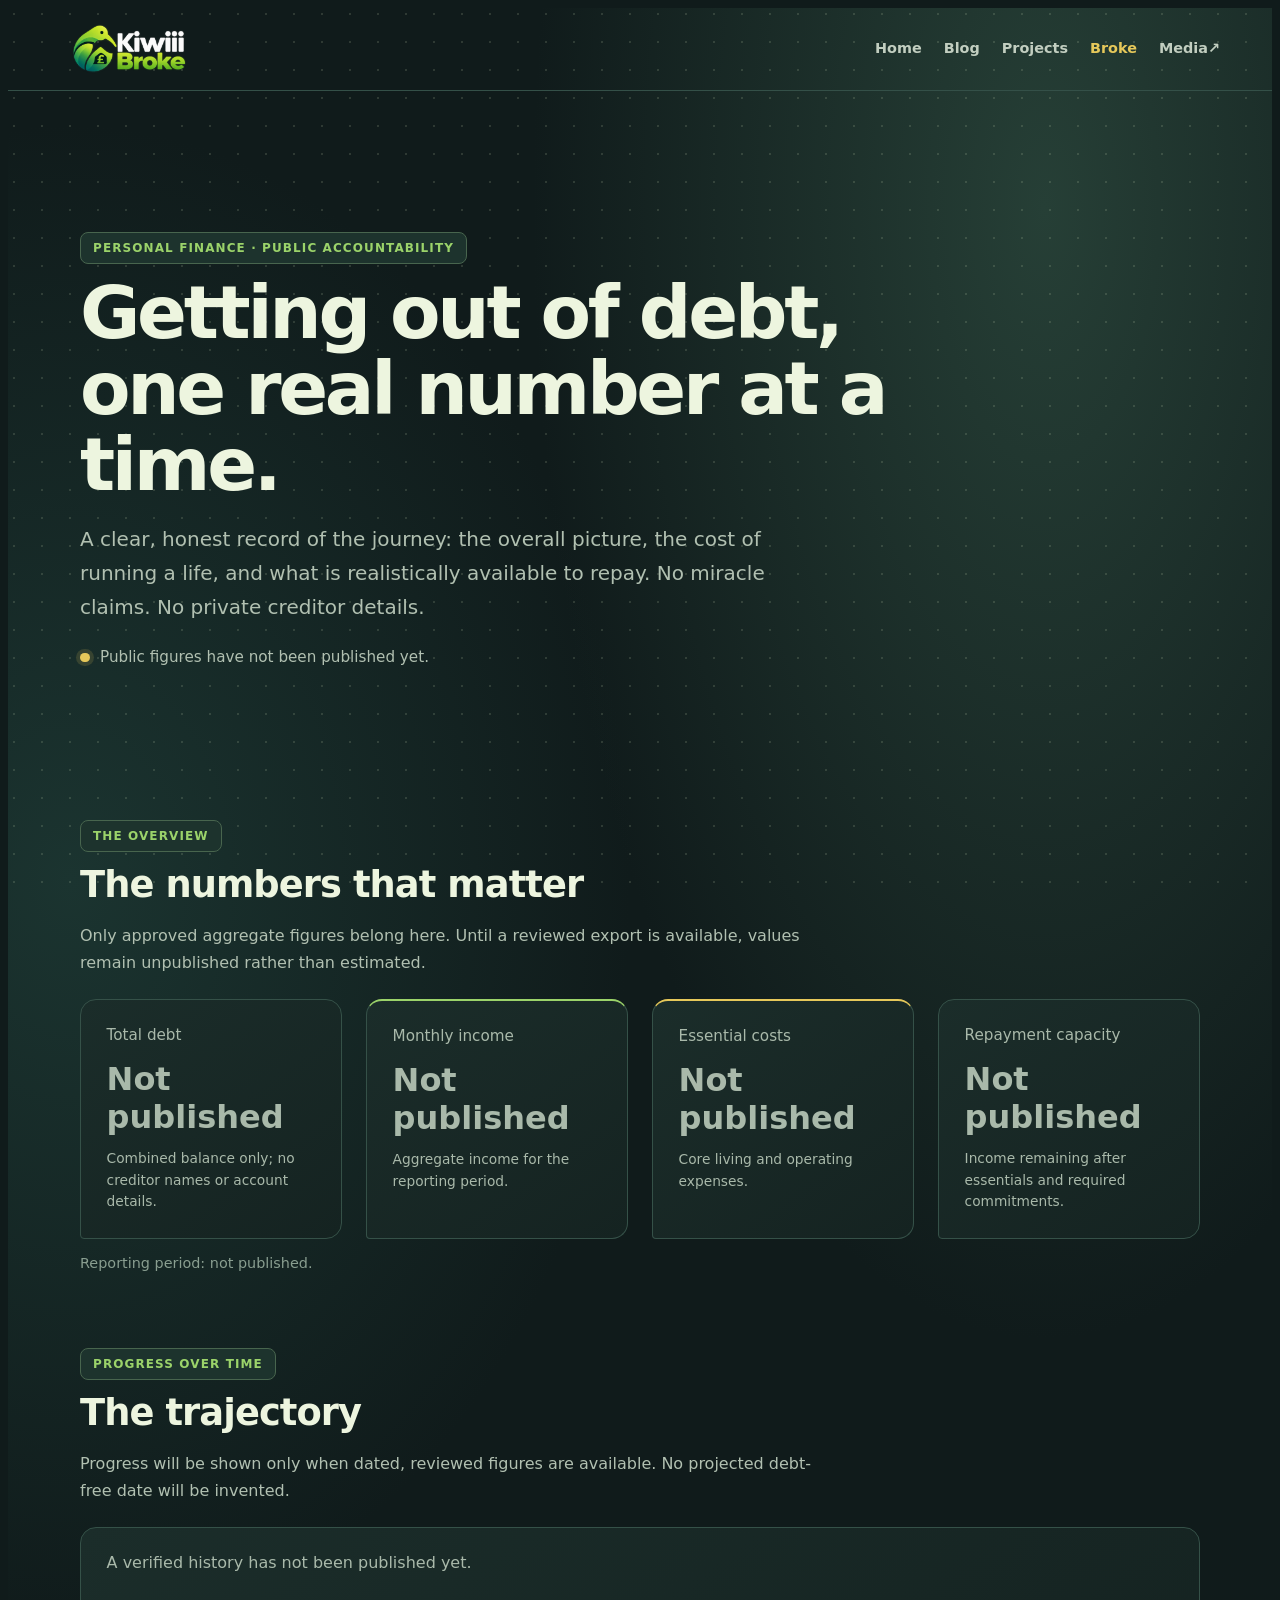
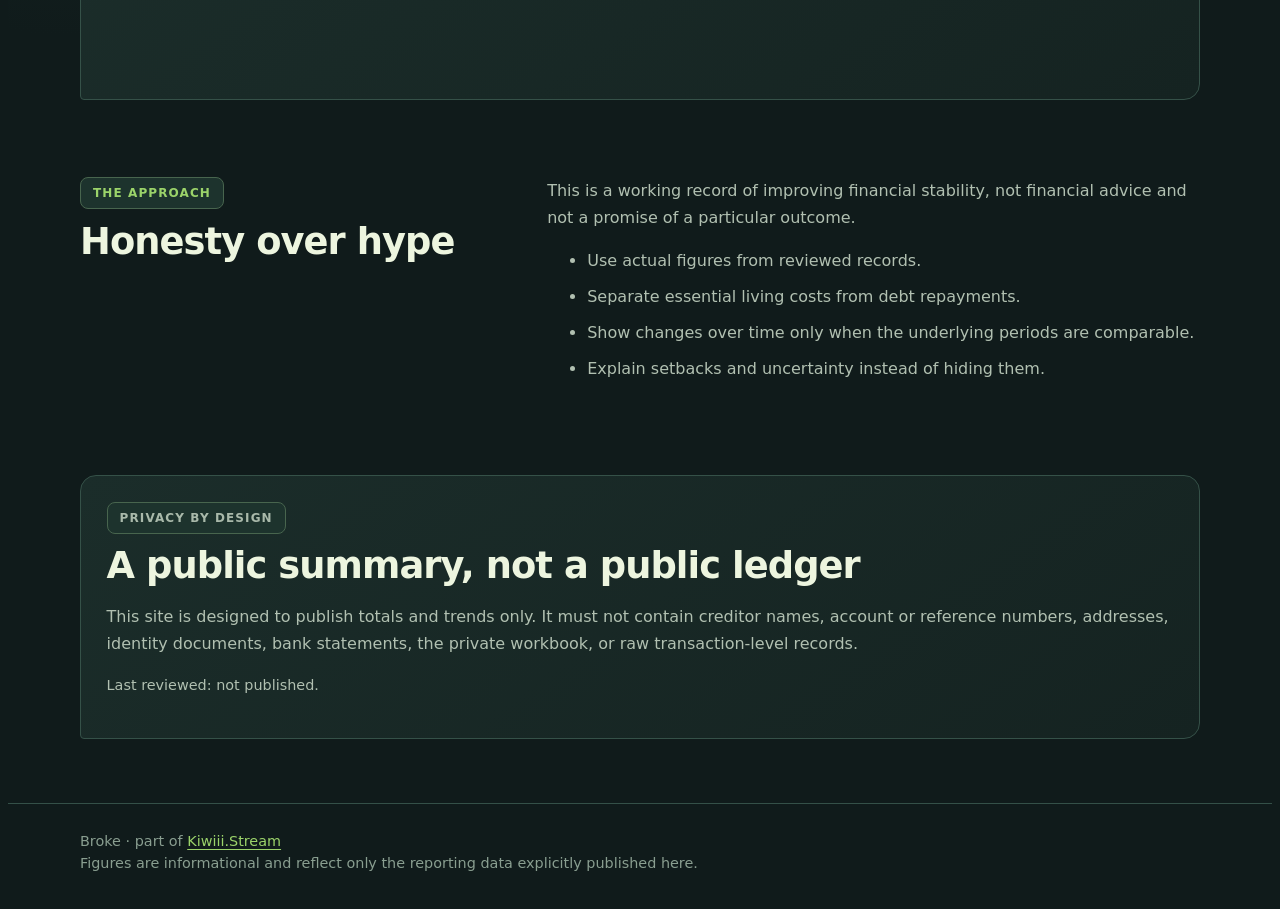
==== commit 71434c78: "Refresh shared theme and header styles" ====
--- a/broke/index.html
+++ b/broke/index.html
@@ -9,8 +9,8 @@
   <link rel="icon" type="image/png" href="/assets/Kiwiii%20Broke%20Neon%20Bird%20Logo.png">
   <link rel="stylesheet" href="https://kiwiii.stream/brand.css">
   <link rel="stylesheet" href="./style.css">
-  <link rel="stylesheet" href="/site-theme.css">
-  <link rel="stylesheet" href="/site-header.css">
+  <link rel="stylesheet" href="/site-theme.css?v=20261026-2">
+  <link rel="stylesheet" href="/site-header.css?v=20261026-2">
   <script src="./app.js" defer></script>
 </head>
 <body>
--- a/site-theme.css
+++ b/site-theme.css
@@ -16,24 +16,17 @@
   color-scheme: dark;
 }
 body {
-  background:
+  background-color: var(--home-bg);
+  background-image:
+    radial-gradient(rgb(216 232 189 / 15%) 1px, transparent 1px),
     radial-gradient(ellipse at 82% 8%, #263f36 0, transparent 32rem),
-    radial-gradient(ellipse at 5% 35%, #1b3430 0, transparent 35rem),
-    var(--home-bg);
+    radial-gradient(ellipse at 5% 35%, #1b3430 0, transparent 35rem);
+  background-size: 28px 28px, auto, auto;
+  background-repeat: repeat, no-repeat, no-repeat;
+  background-attachment: fixed, scroll, scroll;
   color: var(--home-ink);
   font-family: var(--home-sans);
   -webkit-font-smoothing: antialiased;
-}
-body::before {
-  content: "";
-  position: fixed;
-  inset: 0;
-  z-index: -1;
-  pointer-events: none;
-  opacity: .15;
-  background-image: radial-gradient(#d8e8bd 1px, transparent 1px);
-  background-size: 28px 28px;
-  mask-image: linear-gradient(to bottom, black, transparent 75%);
 }
 h1, h2, h3, h4 {
   color: var(--home-ink);
--- a/site-header.css
+++ b/site-header.css
@@ -8,7 +8,7 @@
   padding: 0;
   box-sizing: border-box;
   border-bottom: 1px solid #345048;
-  background: rgb(16 27 27 / 96%);
+  background: transparent;
   color: #edf5df;
 }
 .site-header .site-header-inner {
@@ -35,6 +35,12 @@
   flex: 0 0 auto;
   object-fit: contain;
   object-position: left center;
+}
+.site-header .site-brand-logo-home {
+  width: 280px;
+  height: 76px;
+  transform: scale(1.18);
+  transform-origin: left center;
 }
 .site-header .site-nav {
   display: flex;
@@ -81,6 +87,12 @@
     width: min(220px, 58vw);
     height: 60px;
   }
+  .site-header .site-brand-logo-home {
+    width: min(250px, 64vw);
+    height: 68px;
+    transform: scale(1.18);
+    transform-origin: left center;
+  }
   .site-header .site-nav {
     width: 100%;
     justify-content: flex-start;
